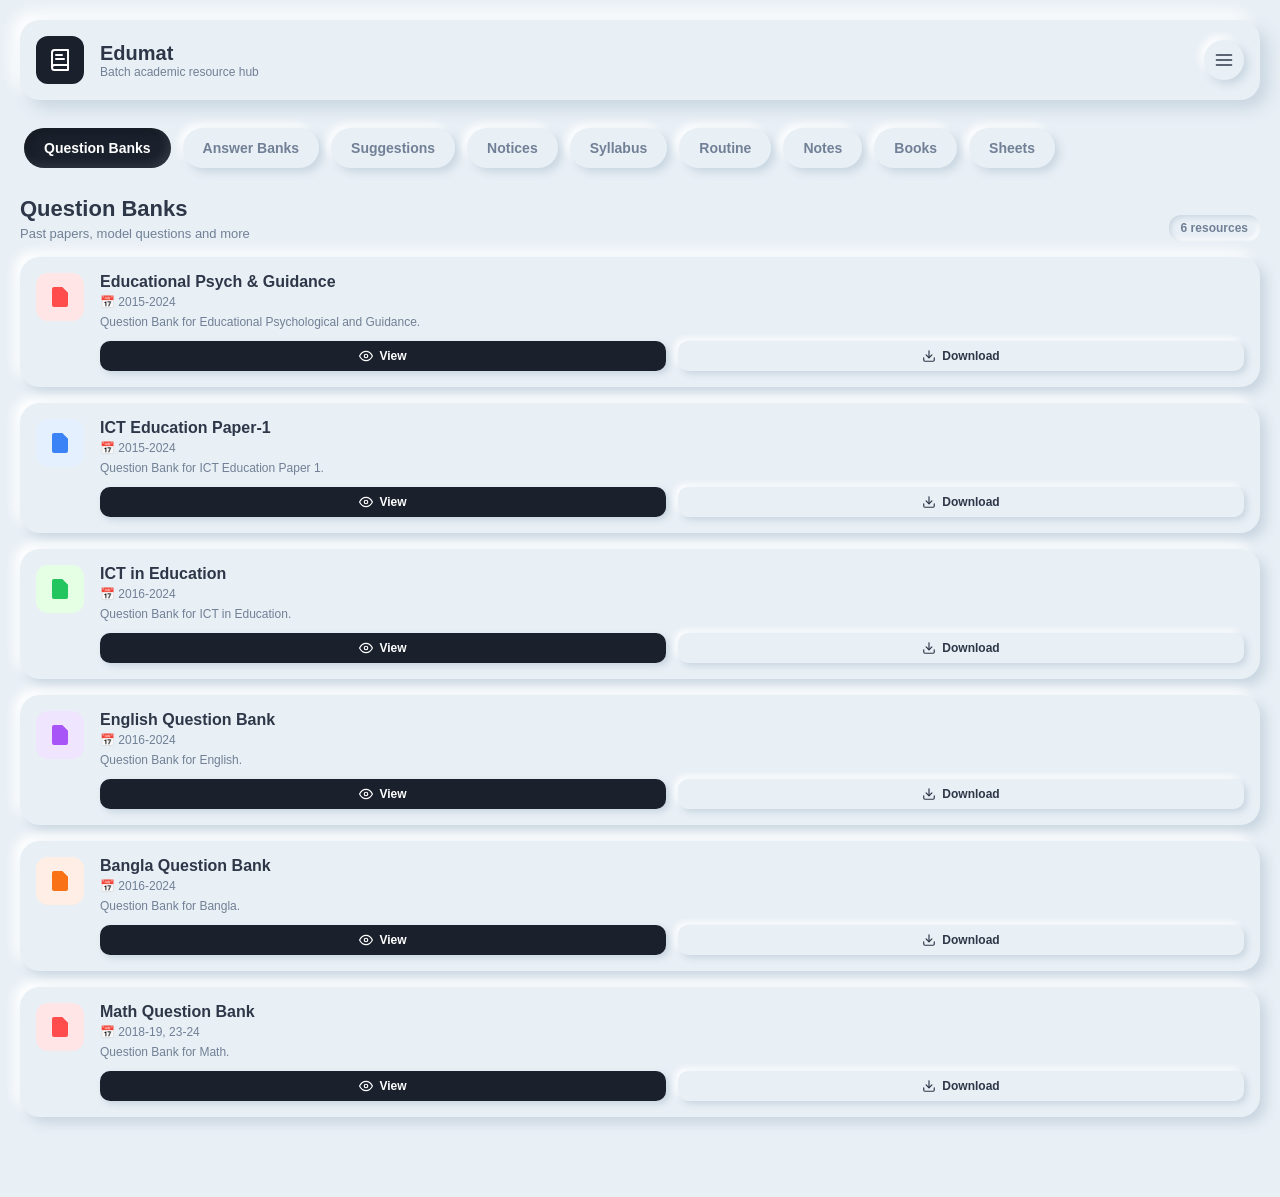
==== index.html @ 253317b3 "Update index.html" ====
<!DOCTYPE html>
<html lang="en">
<head>
<meta charset="UTF-8">
<meta name="viewport" content="width=device-width, initial-scale=1.0">
<title>Edumat - Resource Hub</title>
<style>
  :root {
    --bg-color: #e8eff5;
    --text-main: #2d3748;
    --text-muted: #718096;
    --shadow-light: #ffffff;
    --shadow-dark: #c8d5e0;
    --accent-dark: #1a202c;
    
    --icon-red: #ffe5e5;
    --icon-red-text: #ff4d4d;
    --icon-blue: #e5f0ff;
    --icon-blue-text: #3b82f6;
    --icon-green: #e5ffe5;
    --icon-green-text: #22c55e;
    --icon-purple: #f0e5ff;
    --icon-purple-text: #a855f7;
    --icon-orange: #ffeee5;
    --icon-orange-text: #f97316;
  }

  * {
    box-sizing: border-box;
    margin: 0;
    padding: 0;
    font-family: -apple-system, BlinkMacSystemFont, "Segoe UI", Roboto, Helvetica, Arial, sans-serif;
  }

  body {
    background-color: var(--bg-color);
    color: var(--text-main);
    min-height: 100vh;
    padding: 20px;
    padding-bottom: 80px;
  }

  /* Header */
  .header {
    display: flex;
    align-items: center;
    justify-content: space-between;
    margin-bottom: 24px;
    padding: 16px;
    border-radius: 20px;
    background: var(--bg-color);
    box-shadow: 8px 8px 16px var(--shadow-dark), -8px -8px 16px var(--shadow-light);
  }
  
  .header-left {
    display: flex;
    align-items: center;
    gap: 16px;
  }

  .logo-box {
    width: 48px;
    height: 48px;
    border-radius: 12px;
    background: var(--accent-dark);
    display: flex;
    align-items: center;
    justify-content: center;
    color: white;
  }

  .logo-box svg {
    width: 24px;
    height: 24px;
    fill: none;
    stroke: currentColor;
    stroke-width: 2;
  }

  .header-text h1 {
    font-size: 20px;
    font-weight: 700;
  }

  .header-text p {
    font-size: 12px;
    color: var(--text-muted);
  }

  .menu-btn {
    width: 40px;
    height: 40px;
    border-radius: 50%;
    border: none;
    background: var(--bg-color);
    box-shadow: 4px 4px 8px var(--shadow-dark), -4px -4px 8px var(--shadow-light);
    display: flex;
    align-items: center;
    justify-content: center;
    color: var(--text-main);
  }

  /* Static Wrap Tabs */
  .tabs-container {
    display: flex;
    flex-wrap: wrap;
    gap: 12px;
    margin-bottom: 24px;
    padding: 4px;
  }

  .tab {
    padding: 12px 20px;
    border-radius: 20px;
    font-size: 14px;
    font-weight: 600;
    color: var(--text-muted);
    border: none;
    background: var(--bg-color);
    box-shadow: 4px 4px 8px var(--shadow-dark), -4px -4px 8px var(--shadow-light);
    cursor: pointer;
    display: flex;
    align-items: center;
    gap: 8px;
    transition: all 0.2s ease;
  }

  .tab.active {
    background: var(--accent-dark);
    color: white;
    box-shadow: inset 4px 4px 8px rgba(0,0,0,0.2), inset -4px -4px 8px rgba(255,255,255,0.1);
  }

  /* Section Header */
  .section-header {
    display: flex;
    justify-content: space-between;
    align-items: flex-end;
    margin-bottom: 16px;
  }

  .section-title h2 {
    font-size: 22px;
    margin-bottom: 4px;
  }

  .section-title p {
    font-size: 13px;
    color: var(--text-muted);
  }

  .item-count {
    font-size: 12px;
    font-weight: 600;
    color: var(--text-muted);
    padding: 6px 12px;
    border-radius: 12px;
    background: var(--bg-color);
    box-shadow: inset 2px 2px 5px var(--shadow-dark), inset -2px -2px 5px var(--shadow-light);
  }

  /* Resource Cards */
  .resource-list {
    display: flex;
    flex-direction: column;
    gap: 16px;
  }

  .resource-card {
    padding: 16px;
    border-radius: 20px;
    background: var(--bg-color);
    box-shadow: 6px 6px 12px var(--shadow-dark), -6px -6px 12px var(--shadow-light);
    display: flex;
    gap: 16px;
    align-items: flex-start;
  }

  .file-icon {
    width: 48px;
    height: 48px;
    border-radius: 12px;
    display: flex;
    align-items: center;
    justify-content: center;
    flex-shrink: 0;
  }

  .file-icon svg {
    width: 24px;
    height: 24px;
    fill: currentColor;
  }

  .card-content {
    flex-grow: 1;
    min-width: 0;
  }

  .card-content h3 {
    font-size: 16px;
    margin-bottom: 4px;
    white-space: nowrap;
    overflow: hidden;
    text-overflow: ellipsis;
  }

  .card-meta {
    font-size: 12px;
    color: var(--text-muted);
    margin-bottom: 6px;
    display: flex;
    align-items: center;
    gap: 8px;
  }

  .card-desc {
    font-size: 12px;
    color: var(--text-muted);
    margin-bottom: 12px;
    display: -webkit-box;
    -webkit-line-clamp: 2;
    -webkit-box-orient: vertical;
    overflow: hidden;
  }

  .card-actions {
    display: flex;
    gap: 12px;
  }

  .btn {
    flex: 1;
    padding: 8px;
    border-radius: 10px;
    font-size: 12px;
    font-weight: 600;
    text-align: center;
    text-decoration: none;
    display: flex;
    align-items: center;
    justify-content: center;
    gap: 6px;
    border: none;
  }

  .btn-view {
    background: var(--accent-dark);
    color: white;
    box-shadow: 3px 3px 6px var(--shadow-dark);
  }

  .btn-download {
    background: var(--bg-color);
    color: var(--text-main);
    box-shadow: 3px 3px 6px var(--shadow-dark), -3px -3px 6px var(--shadow-light);
  }

  /* Icon Colors */
  .color-red { background: var(--icon-red); color: var(--icon-red-text); }
  .color-blue { background: var(--icon-blue); color: var(--icon-blue-text); }
  .color-green { background: var(--icon-green); color: var(--icon-green-text); }
  .color-purple { background: var(--icon-purple); color: var(--icon-purple-text); }
  .color-orange { background: var(--icon-orange); color: var(--icon-orange-text); }

</style>
</head>
<body>

  <div class="header">
    <div class="header-left">
      <div class="logo-box">
        <svg viewBox="0 0 24 24"><path d="M4 19.5v-15A2.5 2.5 0 0 1 6.5 2H20v20H6.5a2.5 2.5 0 0 1 0-5H20" stroke-linecap="round" stroke-linejoin="round"/><path d="M8 7h6M8 11h8" stroke-linecap="round" stroke-linejoin="round"/></svg>
      </div>
      <div class="header-text">
        <h1>Edumat</h1>
        <p>Batch academic resource hub</p>
      </div>
    </div>
    <button class="menu-btn">
      <svg width="20" height="20" viewBox="0 0 24 24" fill="none" stroke="currentColor" stroke-width="2" stroke-linecap="round" stroke-linejoin="round"><line x1="3" y1="12" x2="21" y2="12"></line><line x1="3" y1="6" x2="21" y2="6"></line><line x1="3" y1="18" x2="21" y2="18"></line></svg>
    </button>
  </div>

  <div class="tabs-container" id="tabs">
    <button class="tab active" data-category="qb">Question Banks</button>
    <button class="tab" data-category="ab">Answer Banks</button>
    <button class="tab" data-category="suggestions">Suggestions</button>
    <button class="tab" data-category="notices">Notices</button>
    <button class="tab" data-category="syllabus">Syllabus</button>
    <button class="tab" data-category="routine">Routine</button>
    <button class="tab" data-category="notes">Notes</button>
    <button class="tab" data-category="books">Books</button>
    <button class="tab" data-category="sheets">Sheets</button>
  </div>

  <div class="section-header">
    <div class="section-title">
      <h2 id="section-title">Question Banks</h2>
      <p id="section-subtitle">Past papers, model questions and more</p>
    </div>
    <div class="item-count" id="item-count">6 resources</div>
  </div>

  <div class="resource-list" id="resource-list">
    <!-- Items rendered by JS -->
  </div>

<script>
  const categoryData = {
    qb: {
      title: "Question Banks",
      subtitle: "Past papers, model questions and more",
      items: [
        { title: "Educational Psych & Guidance", year: "2015-2024", desc: "Question Bank for Educational Psychological and Guidance.", color: "color-red", fileId: "1sGChbXE_InRGD69u5LA6l8Ueo-7iWyes" },
        { title: "ICT Education Paper-1", year: "2015-2024", desc: "Question Bank for ICT Education Paper 1.", color: "color-blue", fileId: "1pp3DslWvl8T2qXeRKJWx1YGzBXMlwB3r" },
        { title: "ICT in Education", year: "2016-2024", desc: "Question Bank for ICT in Education.", color: "color-green", fileId: "15vcLA8Qk_2DaNiUM1SWdKckx0QwI1iBw" },
        { title: "English Question Bank", year: "2016-2024", desc: "Question Bank for English.", color: "color-purple", fileId: "1L9lyFvxDBIbHJMn-7aE-UrFjvsDwT7jM" },
        { title: "Bangla Question Bank", year: "2016-2024", desc: "Question Bank for Bangla.", color: "color-orange", fileId: "1R4PHNfb8qeZO4aLENaIkm7GEe-0_XYnl" },
        { title: "Math Question Bank", year: "2018-19, 23-24", desc: "Question Bank for Math.", color: "color-red", fileId: "1fvR6B8dneqgExUGbejylJ7w9RAXJCdhO" }
      ]
    },
    ab: { title: "Answer Banks", subtitle: "Solved past papers and exercises", items: [] },
    suggestions: { title: "Suggestions", subtitle: "Exam focus topics and shortlists", items: [] },
    notices: { title: "Notices", subtitle: "Important announcements and dates", items: [] },
    syllabus: { title: "Syllabus", subtitle: "Course outlines and modules", items: [] },
    routine: { 
      title: "Routine", 
      subtitle: "Class schedules and timings", 
      items: [
        {
          title: "Full Class Routine",
          year: "2023-2024",
          desc: "Govt. Teachers' Training College, Sylhet class routine (Landscape View).",
          color: "color-blue",
          isLocal: true,
          localUrl: "Class routine.html"
        }
      ] 
    },
    notes: { title: "Notes", subtitle: "Lecture notes and summaries", items: [] },
    books: { title: "Books", subtitle: "Reference materials and textbooks", items: [] },
    sheets: { title: "Sheets", subtitle: "Practice sheets and worksheets", items: [] }
  };

  const svgPdf = `<svg xmlns="http://www.w3.org/2000/svg" viewBox="0 0 24 24"><path d="M14 2H6a2 2 0 0 0-2 2v16a2 2 0 0 0 2 2h12a2 2 0 0 0 2-2V8z"></path><polyline points="14 2 14 8 20 8"></polyline><line x1="16" y1="13" x2="8" y2="13"></line><line x1="16" y1="17" x2="8" y2="17"></line><polyline points="10 9 9 9 8 9"></polyline></svg>`;
  const svgEye = `<svg xmlns="http://www.w3.org/2000/svg" width="14" height="14" viewBox="0 0 24 24" fill="none" stroke="currentColor" stroke-width="2" stroke-linecap="round" stroke-linejoin="round"><path d="M1 12s4-8 11-8 11 8 11 8-4 8-11 8-11-8-11-8z"></path><circle cx="12" cy="12" r="3"></circle></svg>`;
  const svgDownload = `<svg xmlns="http://www.w3.org/2000/svg" width="14" height="14" viewBox="0 0 24 24" fill="none" stroke="currentColor" stroke-width="2" stroke-linecap="round" stroke-linejoin="round"><path d="M21 15v4a2 2 0 0 1-2 2H5a2 2 0 0 1-2-2v-4"></path><polyline points="7 10 12 15 17 10"></polyline><line x1="12" y1="15" x2="12" y2="3"></line></svg>`;

  function renderList(category) {
    const data = categoryData[category];
    document.getElementById('section-title').textContent = data.title;
    document.getElementById('section-subtitle').textContent = data.subtitle;
    document.getElementById('item-count').textContent = `${data.items.length} resources`;
    
    const container = document.getElementById('resource-list');
    container.innerHTML = '';

    if(data.items.length === 0) {
      container.innerHTML = `<p style="text-align:center; color: var(--text-muted); padding: 20px;">No resources uploaded yet.</p>`;
      return;
    }

    data.items.forEach(item => {
      let actionsHtml = '';
      
      if (item.isLocal) {
        actionsHtml = `<a href="${item.localUrl}" class="btn btn-view" style="flex: 100%;">${svgEye} Open Routine Page</a>`;
      } else {
        const viewUrl = `https://drive.google.com/file/d/${item.fileId}/view`;
        const dlUrl = `https://drive.google.com/uc?export=download&id=${item.fileId}`;
        actionsHtml = `
          <a href="${viewUrl}" target="_blank" class="btn btn-view">${svgEye} View</a>
          <a href="${dlUrl}" class="btn btn-download">${svgDownload} Download</a>
        `;
      }

      const card = document.createElement('div');
      card.className = 'resource-card';
      card.innerHTML = `
        <div class="file-icon ${item.color}">${svgPdf}</div>
        <div class="card-content">
          <h3>${item.title}</h3>
          <div class="card-meta">
            <span>📅 ${item.year}</span>
          </div>
          <div class="card-desc">${item.desc}</div>
          <div class="card-actions">
            ${actionsHtml}
          </div>
        </div>
      `;
      container.appendChild(card);
    });
  }

  document.querySelectorAll('.tab').forEach(tab => {
    tab.addEventListener('click', (e) => {
      document.querySelectorAll('.tab').forEach(t => t.classList.remove('active'));
      e.target.classList.add('active');
      renderList(e.target.dataset.category);
    });
  });

  // Initial render
  renderList('qb');
</script>
</body>
</html>
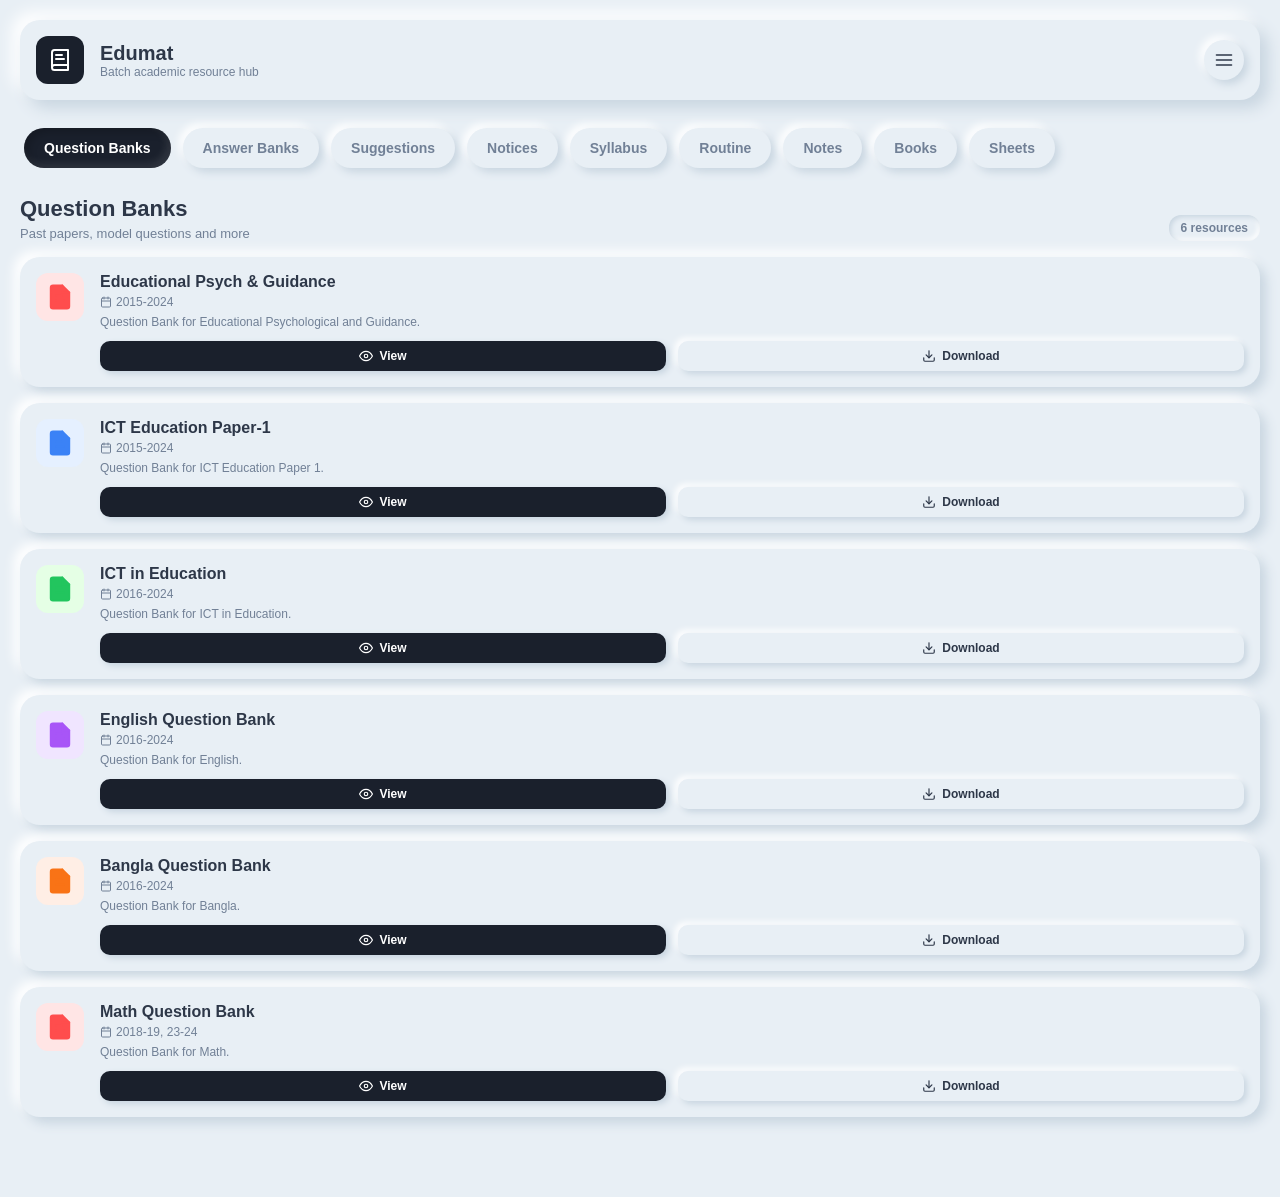
==== commit 878474d5: "Update index.html" ====
--- a/index.html
+++ b/index.html
@@ -324,26 +324,24 @@
     suggestions: { title: "Suggestions", subtitle: "Exam focus topics and shortlists", items: [] },
     notices: { title: "Notices", subtitle: "Important announcements and dates", items: [] },
     syllabus: { title: "Syllabus", subtitle: "Course outlines and modules", items: [] },
-    routine: { 
-      title: "Routine", 
-      subtitle: "Class schedules and timings", 
-      items: [
-        {
-          title: "Full Class Routine",
-          year: "2023-2024",
-          desc: "Govt. Teachers' Training College, Sylhet class routine (Landscape View).",
-          color: "color-blue",
-          isLocal: true,
-          localUrl: "Class routine.html"
-        }
-      ] 
-    },
+    routine: { title: "Routine", subtitle: "Class schedules and timings", items: [] },
     notes: { title: "Notes", subtitle: "Lecture notes and summaries", items: [] },
     books: { title: "Books", subtitle: "Reference materials and textbooks", items: [] },
     sheets: { title: "Sheets", subtitle: "Practice sheets and worksheets", items: [] }
   };
 
-  const svgPdf = `<svg xmlns="http://www.w3.org/2000/svg" viewBox="0 0 24 24"><path d="M14 2H6a2 2 0 0 0-2 2v16a2 2 0 0 0 2 2h12a2 2 0 0 0 2-2V8z"></path><polyline points="14 2 14 8 20 8"></polyline><line x1="16" y1="13" x2="8" y2="13"></line><line x1="16" y1="17" x2="8" y2="17"></line><polyline points="10 9 9 9 8 9"></polyline></svg>`;
+  // Premium Dual-Tone File Icon
+  const svgPremiumFile = `<svg xmlns="http://www.w3.org/2000/svg" viewBox="0 0 24 24" fill="none" stroke="currentColor" stroke-width="1.5" stroke-linecap="round" stroke-linejoin="round" style="width:28px; height:28px;">
+    <path d="M14 2H6a2 2 0 0 0-2 2v16a2 2 0 0 0 2 2h12a2 2 0 0 0 2-2V8z" fill="currentColor" fill-opacity="0.15" stroke="none"></path>
+    <path d="M14 2H6a2 2 0 0 0-2 2v16a2 2 0 0 0 2 2h12a2 2 0 0 0 2-2V8z"></path>
+    <polyline points="14 2 14 8 20 8"></polyline>
+    <line x1="9" y1="15" x2="15" y2="15" stroke-width="2"></line>
+    <line x1="9" y1="11" x2="13" y2="11" stroke-width="2" stroke-opacity="0.4"></line>
+  </svg>`;
+  
+  // Clean Calendar Icon
+  const svgCalendar = `<svg xmlns="http://www.w3.org/2000/svg" width="12" height="12" viewBox="0 0 24 24" fill="none" stroke="currentColor" stroke-width="2" stroke-linecap="round" stroke-linejoin="round" style="margin-right:4px; vertical-align:-2px;"><rect x="3" y="4" width="18" height="18" rx="2" ry="2"></rect><line x1="16" y1="2" x2="16" y2="6"></line><line x1="8" y1="2" x2="8" y2="6"></line><line x1="3" y1="10" x2="21" y2="10"></line></svg>`;
+
   const svgEye = `<svg xmlns="http://www.w3.org/2000/svg" width="14" height="14" viewBox="0 0 24 24" fill="none" stroke="currentColor" stroke-width="2" stroke-linecap="round" stroke-linejoin="round"><path d="M1 12s4-8 11-8 11 8 11 8-4 8-11 8-11-8-11-8z"></path><circle cx="12" cy="12" r="3"></circle></svg>`;
   const svgDownload = `<svg xmlns="http://www.w3.org/2000/svg" width="14" height="14" viewBox="0 0 24 24" fill="none" stroke="currentColor" stroke-width="2" stroke-linecap="round" stroke-linejoin="round"><path d="M21 15v4a2 2 0 0 1-2 2H5a2 2 0 0 1-2-2v-4"></path><polyline points="7 10 12 15 17 10"></polyline><line x1="12" y1="15" x2="12" y2="3"></line></svg>`;
 
@@ -362,27 +360,22 @@
     }
 
     data.items.forEach(item => {
-      let actionsHtml = '';
+      const viewUrl = `https://drive.google.com/file/d/${item.fileId}/view`;
+      const dlUrl = `https://drive.google.com/uc?export=download&id=${item.fileId}`;
       
-      if (item.isLocal) {
-        actionsHtml = `<a href="${item.localUrl}" class="btn btn-view" style="flex: 100%;">${svgEye} Open Routine Page</a>`;
-      } else {
-        const viewUrl = `https://drive.google.com/file/d/${item.fileId}/view`;
-        const dlUrl = `https://drive.google.com/uc?export=download&id=${item.fileId}`;
-        actionsHtml = `
-          <a href="${viewUrl}" target="_blank" class="btn btn-view">${svgEye} View</a>
-          <a href="${dlUrl}" class="btn btn-download">${svgDownload} Download</a>
-        `;
-      }
+      const actionsHtml = `
+        <a href="${viewUrl}" target="_blank" class="btn btn-view">${svgEye} View</a>
+        <a href="${dlUrl}" target="_blank" class="btn btn-download">${svgDownload} Download</a>
+      `;
 
       const card = document.createElement('div');
       card.className = 'resource-card';
       card.innerHTML = `
-        <div class="file-icon ${item.color}">${svgPdf}</div>
+        <div class="file-icon ${item.color}">${svgPremiumFile}</div>
         <div class="card-content">
           <h3>${item.title}</h3>
           <div class="card-meta">
-            <span>📅 ${item.year}</span>
+            <span>${svgCalendar}${item.year}</span>
           </div>
           <div class="card-desc">${item.desc}</div>
           <div class="card-actions">
@@ -396,14 +389,22 @@
 
   document.querySelectorAll('.tab').forEach(tab => {
     tab.addEventListener('click', (e) => {
+      const category = e.target.dataset.category;
+      
+      if (category === 'routine') {
+        window.location.href = 'Class routine.html';
+        return;
+      }
+
       document.querySelectorAll('.tab').forEach(t => t.classList.remove('active'));
       e.target.classList.add('active');
-      renderList(e.target.dataset.category);
+      renderList(category);
     });
   });
 
   // Initial render
   renderList('qb');
 </script>
+
 </body>
 </html>
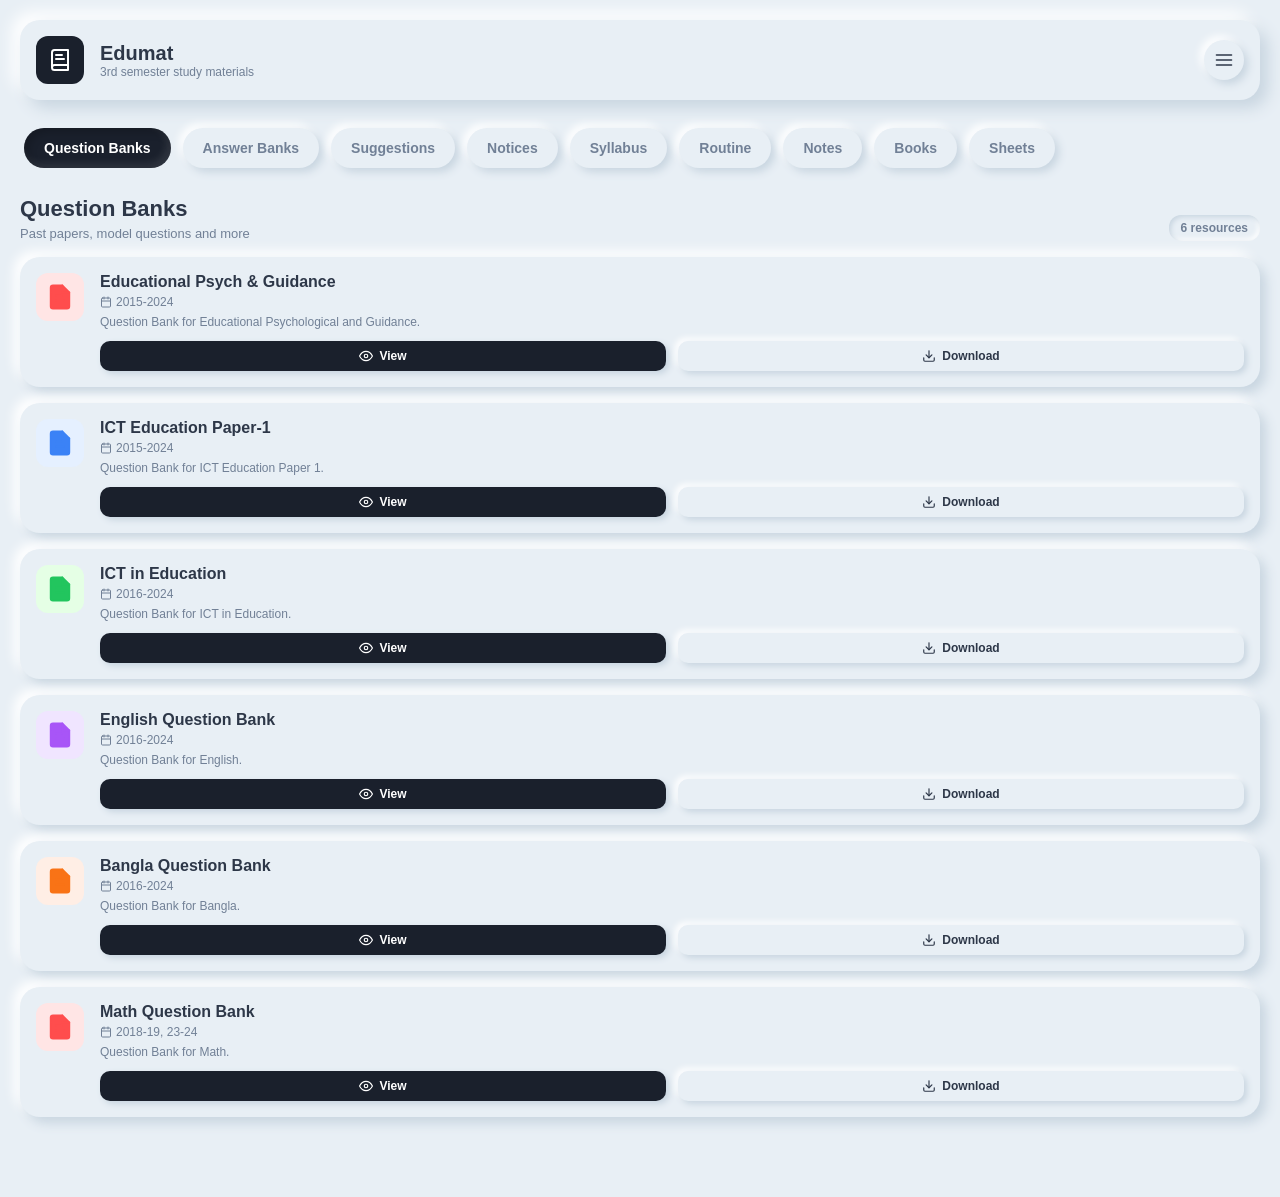
==== commit 227fa7cc: "Update index.html" ====
--- a/index.html
+++ b/index.html
@@ -274,7 +274,7 @@
       </div>
       <div class="header-text">
         <h1>Edumat</h1>
-        <p>Batch academic resource hub</p>
+        <p>3rd semester study materials</p>
       </div>
     </div>
     <button class="menu-btn">
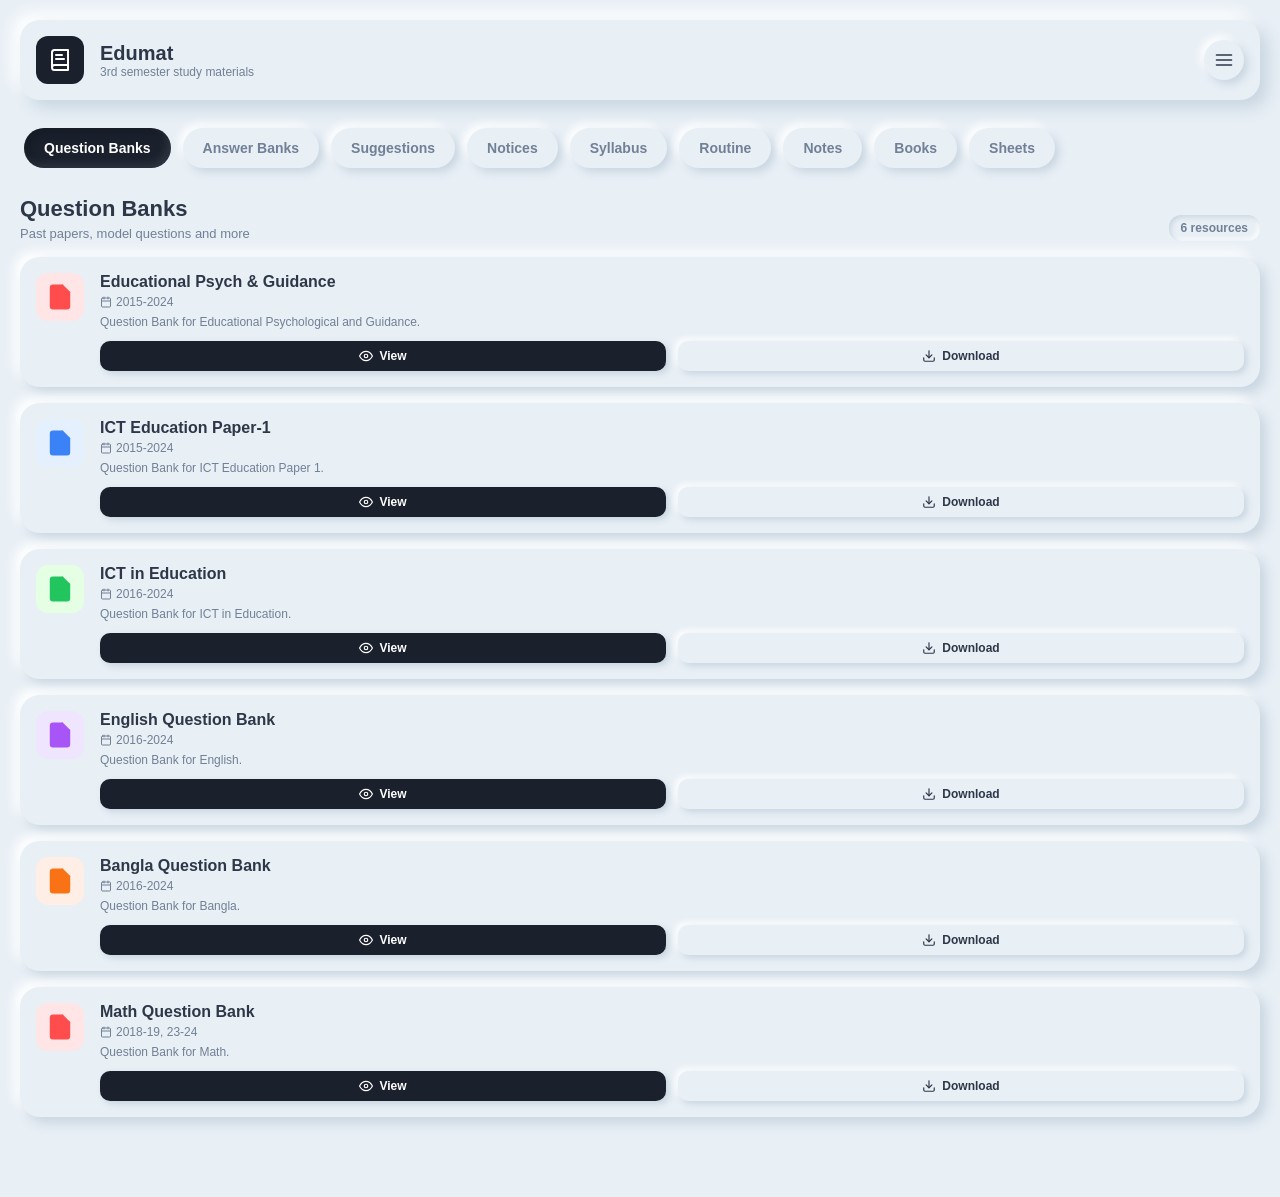
==== commit ebfd65d8: "Update index.html" ====
--- a/index.html
+++ b/index.html
@@ -325,20 +325,35 @@
     notices: { title: "Notices", subtitle: "Important announcements and dates", items: [] },
     syllabus: { title: "Syllabus", subtitle: "Course outlines and modules", items: [] },
     routine: { title: "Routine", subtitle: "Class schedules and timings", items: [] },
-    notes: { title: "Notes", subtitle: "Lecture notes and summaries", items: [] },
+        notes: { 
+      title: "Notes", 
+      subtitle: "Lecture notes and summaries", 
+      items: [
+        {
+          title: "ICT Education Paper 1 Note",
+          year: "2026",
+          desc: "আইসিটি বেসিক, ইনপুট-আউটপুট, RAM/ROM এবং কম্পিউটারের শ্রেণিবিভাগ নিয়ে সম্পূর্ণ নোট।",
+          color: "color-blue",
+          isLocal: true,
+          localUrl: "ict-note.html"
+        }
+      ] 
+    },
+
     books: { title: "Books", subtitle: "Reference materials and textbooks", items: [] },
     sheets: { title: "Sheets", subtitle: "Practice sheets and worksheets", items: [] }
   };
 
   // Premium Dual-Tone File Icon
-  const svgPremiumFile = `<svg xmlns="http://www.w3.org/2000/svg" viewBox="0 0 24 24" fill="none" stroke="currentColor" stroke-width="1.5" stroke-linecap="round" stroke-linejoin="round" style="width:28px; height:28px;">
-    <path d="M14 2H6a2 2 0 0 0-2 2v16a2 2 0 0 0 2 2h12a2 2 0 0 0 2-2V8z" fill="currentColor" fill-opacity="0.15" stroke="none"></path>
+    const svgPremiumFile = `<svg xmlns="http://www.w3.org/2000/svg" viewBox="0 0 24 24" fill="none" stroke="currentColor" stroke-width="1.5" stroke-linecap="round" stroke-linejoin="round" style="width:28px; height:28px;">
+    <path d="M14 2H6a2 2 0 0 0-2 2v16a2 2 0 0 0 2 2h12a2 2 0 0 0 2-2V8z" fill="currentColor" fill-opacity="0.12" stroke="none"></path>
     <path d="M14 2H6a2 2 0 0 0-2 2v16a2 2 0 0 0 2 2h12a2 2 0 0 0 2-2V8z"></path>
     <polyline points="14 2 14 8 20 8"></polyline>
-    <line x1="9" y1="15" x2="15" y2="15" stroke-width="2"></line>
-    <line x1="9" y1="11" x2="13" y2="11" stroke-width="2" stroke-opacity="0.4"></line>
+    <line x1="8" y1="13" x2="16" y2="13"></line>
+    <line x1="8" y1="17" x2="16" y2="17"></line>
+    <line x1="8" y1="9" x2="11" y2="9"></line>
   </svg>`;
-  
+
   // Clean Calendar Icon
   const svgCalendar = `<svg xmlns="http://www.w3.org/2000/svg" width="12" height="12" viewBox="0 0 24 24" fill="none" stroke="currentColor" stroke-width="2" stroke-linecap="round" stroke-linejoin="round" style="margin-right:4px; vertical-align:-2px;"><rect x="3" y="4" width="18" height="18" rx="2" ry="2"></rect><line x1="16" y1="2" x2="16" y2="6"></line><line x1="8" y1="2" x2="8" y2="6"></line><line x1="3" y1="10" x2="21" y2="10"></line></svg>`;
 
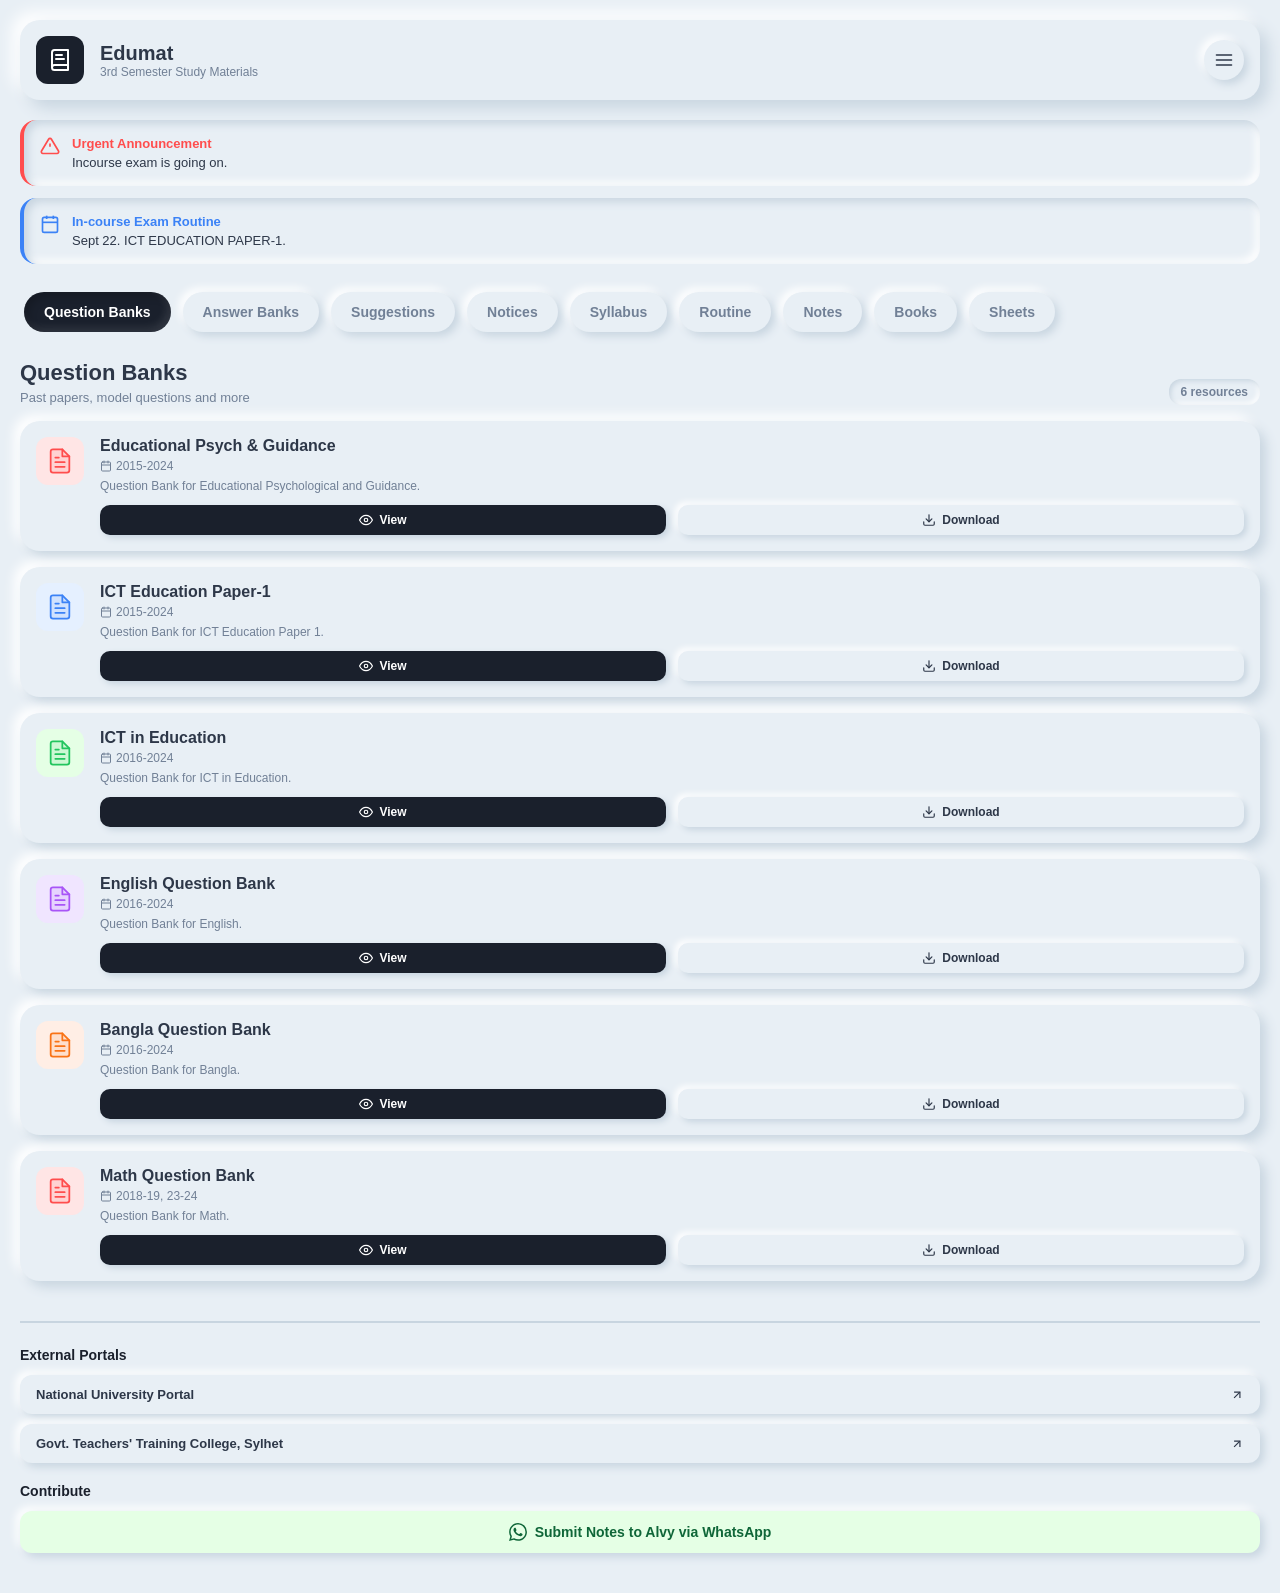
==== commit 326ea495: "Update index.html" ====
--- a/index.html
+++ b/index.html
@@ -4,266 +4,7 @@
 <meta charset="UTF-8">
 <meta name="viewport" content="width=device-width, initial-scale=1.0">
 <title>Edumat - Resource Hub</title>
-<style>
-  :root {
-    --bg-color: #e8eff5;
-    --text-main: #2d3748;
-    --text-muted: #718096;
-    --shadow-light: #ffffff;
-    --shadow-dark: #c8d5e0;
-    --accent-dark: #1a202c;
-    
-    --icon-red: #ffe5e5;
-    --icon-red-text: #ff4d4d;
-    --icon-blue: #e5f0ff;
-    --icon-blue-text: #3b82f6;
-    --icon-green: #e5ffe5;
-    --icon-green-text: #22c55e;
-    --icon-purple: #f0e5ff;
-    --icon-purple-text: #a855f7;
-    --icon-orange: #ffeee5;
-    --icon-orange-text: #f97316;
-  }
-
-  * {
-    box-sizing: border-box;
-    margin: 0;
-    padding: 0;
-    font-family: -apple-system, BlinkMacSystemFont, "Segoe UI", Roboto, Helvetica, Arial, sans-serif;
-  }
-
-  body {
-    background-color: var(--bg-color);
-    color: var(--text-main);
-    min-height: 100vh;
-    padding: 20px;
-    padding-bottom: 80px;
-  }
-
-  /* Header */
-  .header {
-    display: flex;
-    align-items: center;
-    justify-content: space-between;
-    margin-bottom: 24px;
-    padding: 16px;
-    border-radius: 20px;
-    background: var(--bg-color);
-    box-shadow: 8px 8px 16px var(--shadow-dark), -8px -8px 16px var(--shadow-light);
-  }
-  
-  .header-left {
-    display: flex;
-    align-items: center;
-    gap: 16px;
-  }
-
-  .logo-box {
-    width: 48px;
-    height: 48px;
-    border-radius: 12px;
-    background: var(--accent-dark);
-    display: flex;
-    align-items: center;
-    justify-content: center;
-    color: white;
-  }
-
-  .logo-box svg {
-    width: 24px;
-    height: 24px;
-    fill: none;
-    stroke: currentColor;
-    stroke-width: 2;
-  }
-
-  .header-text h1 {
-    font-size: 20px;
-    font-weight: 700;
-  }
-
-  .header-text p {
-    font-size: 12px;
-    color: var(--text-muted);
-  }
-
-  .menu-btn {
-    width: 40px;
-    height: 40px;
-    border-radius: 50%;
-    border: none;
-    background: var(--bg-color);
-    box-shadow: 4px 4px 8px var(--shadow-dark), -4px -4px 8px var(--shadow-light);
-    display: flex;
-    align-items: center;
-    justify-content: center;
-    color: var(--text-main);
-  }
-
-  /* Static Wrap Tabs */
-  .tabs-container {
-    display: flex;
-    flex-wrap: wrap;
-    gap: 12px;
-    margin-bottom: 24px;
-    padding: 4px;
-  }
-
-  .tab {
-    padding: 12px 20px;
-    border-radius: 20px;
-    font-size: 14px;
-    font-weight: 600;
-    color: var(--text-muted);
-    border: none;
-    background: var(--bg-color);
-    box-shadow: 4px 4px 8px var(--shadow-dark), -4px -4px 8px var(--shadow-light);
-    cursor: pointer;
-    display: flex;
-    align-items: center;
-    gap: 8px;
-    transition: all 0.2s ease;
-  }
-
-  .tab.active {
-    background: var(--accent-dark);
-    color: white;
-    box-shadow: inset 4px 4px 8px rgba(0,0,0,0.2), inset -4px -4px 8px rgba(255,255,255,0.1);
-  }
-
-  /* Section Header */
-  .section-header {
-    display: flex;
-    justify-content: space-between;
-    align-items: flex-end;
-    margin-bottom: 16px;
-  }
-
-  .section-title h2 {
-    font-size: 22px;
-    margin-bottom: 4px;
-  }
-
-  .section-title p {
-    font-size: 13px;
-    color: var(--text-muted);
-  }
-
-  .item-count {
-    font-size: 12px;
-    font-weight: 600;
-    color: var(--text-muted);
-    padding: 6px 12px;
-    border-radius: 12px;
-    background: var(--bg-color);
-    box-shadow: inset 2px 2px 5px var(--shadow-dark), inset -2px -2px 5px var(--shadow-light);
-  }
-
-  /* Resource Cards */
-  .resource-list {
-    display: flex;
-    flex-direction: column;
-    gap: 16px;
-  }
-
-  .resource-card {
-    padding: 16px;
-    border-radius: 20px;
-    background: var(--bg-color);
-    box-shadow: 6px 6px 12px var(--shadow-dark), -6px -6px 12px var(--shadow-light);
-    display: flex;
-    gap: 16px;
-    align-items: flex-start;
-  }
-
-  .file-icon {
-    width: 48px;
-    height: 48px;
-    border-radius: 12px;
-    display: flex;
-    align-items: center;
-    justify-content: center;
-    flex-shrink: 0;
-  }
-
-  .file-icon svg {
-    width: 24px;
-    height: 24px;
-    fill: currentColor;
-  }
-
-  .card-content {
-    flex-grow: 1;
-    min-width: 0;
-  }
-
-  .card-content h3 {
-    font-size: 16px;
-    margin-bottom: 4px;
-    white-space: nowrap;
-    overflow: hidden;
-    text-overflow: ellipsis;
-  }
-
-  .card-meta {
-    font-size: 12px;
-    color: var(--text-muted);
-    margin-bottom: 6px;
-    display: flex;
-    align-items: center;
-    gap: 8px;
-  }
-
-  .card-desc {
-    font-size: 12px;
-    color: var(--text-muted);
-    margin-bottom: 12px;
-    display: -webkit-box;
-    -webkit-line-clamp: 2;
-    -webkit-box-orient: vertical;
-    overflow: hidden;
-  }
-
-  .card-actions {
-    display: flex;
-    gap: 12px;
-  }
-
-  .btn {
-    flex: 1;
-    padding: 8px;
-    border-radius: 10px;
-    font-size: 12px;
-    font-weight: 600;
-    text-align: center;
-    text-decoration: none;
-    display: flex;
-    align-items: center;
-    justify-content: center;
-    gap: 6px;
-    border: none;
-  }
-
-  .btn-view {
-    background: var(--accent-dark);
-    color: white;
-    box-shadow: 3px 3px 6px var(--shadow-dark);
-  }
-
-  .btn-download {
-    background: var(--bg-color);
-    color: var(--text-main);
-    box-shadow: 3px 3px 6px var(--shadow-dark), -3px -3px 6px var(--shadow-light);
-  }
-
-  /* Icon Colors */
-  .color-red { background: var(--icon-red); color: var(--icon-red-text); }
-  .color-blue { background: var(--icon-blue); color: var(--icon-blue-text); }
-  .color-green { background: var(--icon-green); color: var(--icon-green-text); }
-  .color-purple { background: var(--icon-purple); color: var(--icon-purple-text); }
-  .color-orange { background: var(--icon-orange); color: var(--icon-orange-text); }
-
-</style>
+<link rel="stylesheet" href="style.css">
 </head>
 <body>
 
@@ -274,12 +15,30 @@
       </div>
       <div class="header-text">
         <h1>Edumat</h1>
-        <p>3rd semester study materials</p>
+        <p>3rd Semester Study Materials</p>
       </div>
     </div>
     <button class="menu-btn">
       <svg width="20" height="20" viewBox="0 0 24 24" fill="none" stroke="currentColor" stroke-width="2" stroke-linecap="round" stroke-linejoin="round"><line x1="3" y1="12" x2="21" y2="12"></line><line x1="3" y1="6" x2="21" y2="6"></line><line x1="3" y1="18" x2="21" y2="18"></line></svg>
     </button>
+  </div>
+
+  <div class="alerts-container">
+    <div class="alert-box alert-urgent">
+      <svg class="alert-icon" style="color: var(--icon-red-text);" viewBox="0 0 24 24" fill="none" stroke="currentColor" stroke-width="2"><path d="M10.29 3.86L1.82 18a2 2 0 0 0 1.71 3h16.94a2 2 0 0 0 1.71-3L13.71 3.86a2 2 0 0 0-3.42 0z"></path><line x1="12" y1="9" x2="12" y2="13"></line><line x1="12" y1="17" x2="12.01" y2="17"></line></svg>
+      <div>
+        <strong style="color: var(--icon-red-text); display: block; margin-bottom: 4px;">Urgent Announcement</strong>
+        Incourse exam is going on.
+      </div>
+    </div>
+    
+    <div class="alert-box alert-exam">
+      <svg class="alert-icon" style="color: var(--icon-blue-text);" viewBox="0 0 24 24" fill="none" stroke="currentColor" stroke-width="2"><rect x="3" y="4" width="18" height="18" rx="2" ry="2"></rect><line x1="16" y1="2" x2="16" y2="6"></line><line x1="8" y1="2" x2="8" y2="6"></line><line x1="3" y1="10" x2="21" y2="10"></line></svg>
+      <div>
+        <strong style="color: var(--icon-blue-text); display: block; margin-bottom: 4px;">In-course Exam Routine</strong>
+        Sept 22. ICT EDUCATION PAPER-1. 
+      </div>
+    </div>
   </div>
 
   <div class="tabs-container" id="tabs">
@@ -306,120 +65,31 @@
     <!-- Items rendered by JS -->
   </div>
 
-<script>
-  const categoryData = {
-    qb: {
-      title: "Question Banks",
-      subtitle: "Past papers, model questions and more",
-      items: [
-        { title: "Educational Psych & Guidance", year: "2015-2024", desc: "Question Bank for Educational Psychological and Guidance.", color: "color-red", fileId: "1sGChbXE_InRGD69u5LA6l8Ueo-7iWyes" },
-        { title: "ICT Education Paper-1", year: "2015-2024", desc: "Question Bank for ICT Education Paper 1.", color: "color-blue", fileId: "1pp3DslWvl8T2qXeRKJWx1YGzBXMlwB3r" },
-        { title: "ICT in Education", year: "2016-2024", desc: "Question Bank for ICT in Education.", color: "color-green", fileId: "15vcLA8Qk_2DaNiUM1SWdKckx0QwI1iBw" },
-        { title: "English Question Bank", year: "2016-2024", desc: "Question Bank for English.", color: "color-purple", fileId: "1L9lyFvxDBIbHJMn-7aE-UrFjvsDwT7jM" },
-        { title: "Bangla Question Bank", year: "2016-2024", desc: "Question Bank for Bangla.", color: "color-orange", fileId: "1R4PHNfb8qeZO4aLENaIkm7GEe-0_XYnl" },
-        { title: "Math Question Bank", year: "2018-19, 23-24", desc: "Question Bank for Math.", color: "color-red", fileId: "1fvR6B8dneqgExUGbejylJ7w9RAXJCdhO" }
-      ]
-    },
-    ab: { title: "Answer Banks", subtitle: "Solved past papers and exercises", items: [] },
-    suggestions: { title: "Suggestions", subtitle: "Exam focus topics and shortlists", items: [] },
-    notices: { title: "Notices", subtitle: "Important announcements and dates", items: [] },
-    syllabus: { title: "Syllabus", subtitle: "Course outlines and modules", items: [] },
-    routine: { title: "Routine", subtitle: "Class schedules and timings", items: [] },
-        notes: { 
-      title: "Notes", 
-      subtitle: "Lecture notes and summaries", 
-      items: [
-        {
-          title: "ICT Education Paper 1 Note",
-          year: "2026",
-          desc: "আইসিটি বেসিক, ইনপুট-আউটপুট, RAM/ROM এবং কম্পিউটারের শ্রেণিবিভাগ নিয়ে সম্পূর্ণ নোট।",
-          color: "color-blue",
-          isLocal: true,
-          localUrl: "ict-note.html"
-        }
-      ] 
-    },
+  <div class="site-footer">
+    <div class="footer-section">
+      <h3>External Portals</h3>
+      <div class="footer-links">
+        <a href="http://www.nu.ac.bd/" target="_blank" class="footer-link">
+          National University Portal
+          <svg width="14" height="14" viewBox="0 0 24 24" fill="none" stroke="currentColor" stroke-width="2"><line x1="7" y1="17" x2="17" y2="7"></line><polyline points="7 7 17 7 17 17"></polyline></svg>
+        </a>
+        <a href="http://www.ttcsylhet.gov.bd/" target="_blank" class="footer-link">
+          Govt. Teachers' Training College, Sylhet
+          <svg width="14" height="14" viewBox="0 0 24 24" fill="none" stroke="currentColor" stroke-width="2"><line x1="7" y1="17" x2="17" y2="7"></line><polyline points="7 7 17 7 17 17"></polyline></svg>
+        </a>
+      </div>
+    </div>
+    
+    <div class="footer-section">
+      <h3>Contribute</h3>
+      <!-- EDIT YOUR PHONE NUMBER HERE -->
+      <a href="https://wa.me/8801989193680?text=Hi%20Alvy,%20I%20have%20a%20note%20to%20submit%20for%20Edumat." target="_blank" class="whatsapp-btn">
+        <svg width="18" height="18" viewBox="0 0 24 24" fill="currentColor"><path d="M17.472 14.382c-.297-.149-1.758-.867-2.03-.967-.273-.099-.471-.148-.67.15-.197.297-.767.966-.94 1.164-.173.199-.347.223-.644.075-.297-.15-1.255-.463-2.39-1.475-.883-.788-1.48-1.761-1.653-2.059-.173-.297-.018-.458.13-.606.134-.133.298-.347.446-.52.149-.174.198-.298.298-.497.099-.198.05-.371-.025-.52-.075-.149-.669-1.612-.916-2.207-.242-.579-.487-.5-.669-.51-.173-.008-.371-.01-.57-.01-.198 0-.52.074-.792.372-.272.297-1.04 1.016-1.04 2.479 0 1.462 1.065 2.875 1.213 3.074.149.198 2.096 3.2 5.077 4.487.709.306 1.262.489 1.694.625.712.227 1.36.195 1.871.118.571-.085 1.758-.719 2.006-1.413.248-.694.248-1.289.173-1.413-.074-.124-.272-.198-.57-.347m-5.421 7.403h-.004a9.87 9.87 0 01-5.031-1.378l-.361-.214-3.741.982.998-3.648-.235-.374a9.86 9.86 0 01-1.51-5.26c.001-5.45 4.436-9.884 9.888-9.884 2.64 0 5.122 1.03 6.988 2.898a9.825 9.825 0 012.893 6.994c-.003 5.45-4.437 9.884-9.885 9.884m8.413-18.297A11.815 11.815 0 0012.05 0C5.495 0 .16 5.335.157 11.892c0 2.096.547 4.142 1.588 5.945L.057 24l6.305-1.654a11.882 11.882 0 005.683 1.448h.005c6.554 0 11.89-5.335 11.893-11.893a11.821 11.821 0 00-3.48-8.413z"/></svg>
+        Submit Notes to Alvy via WhatsApp
+      </a>
+    </div>
+  </div>
 
-    books: { title: "Books", subtitle: "Reference materials and textbooks", items: [] },
-    sheets: { title: "Sheets", subtitle: "Practice sheets and worksheets", items: [] }
-  };
-
-  // Premium Dual-Tone File Icon
-    const svgPremiumFile = `<svg xmlns="http://www.w3.org/2000/svg" viewBox="0 0 24 24" fill="none" stroke="currentColor" stroke-width="1.5" stroke-linecap="round" stroke-linejoin="round" style="width:28px; height:28px;">
-    <path d="M14 2H6a2 2 0 0 0-2 2v16a2 2 0 0 0 2 2h12a2 2 0 0 0 2-2V8z" fill="currentColor" fill-opacity="0.12" stroke="none"></path>
-    <path d="M14 2H6a2 2 0 0 0-2 2v16a2 2 0 0 0 2 2h12a2 2 0 0 0 2-2V8z"></path>
-    <polyline points="14 2 14 8 20 8"></polyline>
-    <line x1="8" y1="13" x2="16" y2="13"></line>
-    <line x1="8" y1="17" x2="16" y2="17"></line>
-    <line x1="8" y1="9" x2="11" y2="9"></line>
-  </svg>`;
-
-  // Clean Calendar Icon
-  const svgCalendar = `<svg xmlns="http://www.w3.org/2000/svg" width="12" height="12" viewBox="0 0 24 24" fill="none" stroke="currentColor" stroke-width="2" stroke-linecap="round" stroke-linejoin="round" style="margin-right:4px; vertical-align:-2px;"><rect x="3" y="4" width="18" height="18" rx="2" ry="2"></rect><line x1="16" y1="2" x2="16" y2="6"></line><line x1="8" y1="2" x2="8" y2="6"></line><line x1="3" y1="10" x2="21" y2="10"></line></svg>`;
-
-  const svgEye = `<svg xmlns="http://www.w3.org/2000/svg" width="14" height="14" viewBox="0 0 24 24" fill="none" stroke="currentColor" stroke-width="2" stroke-linecap="round" stroke-linejoin="round"><path d="M1 12s4-8 11-8 11 8 11 8-4 8-11 8-11-8-11-8z"></path><circle cx="12" cy="12" r="3"></circle></svg>`;
-  const svgDownload = `<svg xmlns="http://www.w3.org/2000/svg" width="14" height="14" viewBox="0 0 24 24" fill="none" stroke="currentColor" stroke-width="2" stroke-linecap="round" stroke-linejoin="round"><path d="M21 15v4a2 2 0 0 1-2 2H5a2 2 0 0 1-2-2v-4"></path><polyline points="7 10 12 15 17 10"></polyline><line x1="12" y1="15" x2="12" y2="3"></line></svg>`;
-
-  function renderList(category) {
-    const data = categoryData[category];
-    document.getElementById('section-title').textContent = data.title;
-    document.getElementById('section-subtitle').textContent = data.subtitle;
-    document.getElementById('item-count').textContent = `${data.items.length} resources`;
-    
-    const container = document.getElementById('resource-list');
-    container.innerHTML = '';
-
-    if(data.items.length === 0) {
-      container.innerHTML = `<p style="text-align:center; color: var(--text-muted); padding: 20px;">No resources uploaded yet.</p>`;
-      return;
-    }
-
-    data.items.forEach(item => {
-      const viewUrl = `https://drive.google.com/file/d/${item.fileId}/view`;
-      const dlUrl = `https://drive.google.com/uc?export=download&id=${item.fileId}`;
-      
-      const actionsHtml = `
-        <a href="${viewUrl}" target="_blank" class="btn btn-view">${svgEye} View</a>
-        <a href="${dlUrl}" target="_blank" class="btn btn-download">${svgDownload} Download</a>
-      `;
-
-      const card = document.createElement('div');
-      card.className = 'resource-card';
-      card.innerHTML = `
-        <div class="file-icon ${item.color}">${svgPremiumFile}</div>
-        <div class="card-content">
-          <h3>${item.title}</h3>
-          <div class="card-meta">
-            <span>${svgCalendar}${item.year}</span>
-          </div>
-          <div class="card-desc">${item.desc}</div>
-          <div class="card-actions">
-            ${actionsHtml}
-          </div>
-        </div>
-      `;
-      container.appendChild(card);
-    });
-  }
-
-  document.querySelectorAll('.tab').forEach(tab => {
-    tab.addEventListener('click', (e) => {
-      const category = e.target.dataset.category;
-      
-      if (category === 'routine') {
-        window.location.href = 'Class routine.html';
-        return;
-      }
-
-      document.querySelectorAll('.tab').forEach(t => t.classList.remove('active'));
-      e.target.classList.add('active');
-      renderList(category);
-    });
-  });
-
-  // Initial render
-  renderList('qb');
-</script>
-
+<script src="app.js"></script>
 </body>
 </html>
--- a/style.css
+++ b/style.css
@@ -0,0 +1,337 @@
+:root {
+  --bg-color: #e8eff5;
+  --text-main: #2d3748;
+  --text-muted: #718096;
+  --shadow-light: #ffffff;
+  --shadow-dark: #c8d5e0;
+  --accent-dark: #1a202c;
+  
+  --icon-red: #ffe5e5;
+  --icon-red-text: #ff4d4d;
+  --icon-blue: #e5f0ff;
+  --icon-blue-text: #3b82f6;
+  --icon-green: #e5ffe5;
+  --icon-green-text: #22c55e;
+  --icon-purple: #f0e5ff;
+  --icon-purple-text: #a855f7;
+  --icon-orange: #ffeee5;
+  --icon-orange-text: #f97316;
+}
+
+* {
+  box-sizing: border-box;
+  margin: 0;
+  padding: 0;
+  font-family: -apple-system, BlinkMacSystemFont, "Segoe UI", Roboto, Helvetica, Arial, sans-serif;
+}
+
+body {
+  background-color: var(--bg-color);
+  color: var(--text-main);
+  min-height: 100vh;
+  padding: 20px;
+  padding-bottom: 40px;
+}
+
+/* Header */
+.header {
+  display: flex;
+  align-items: center;
+  justify-content: space-between;
+  margin-bottom: 20px;
+  padding: 16px;
+  border-radius: 20px;
+  background: var(--bg-color);
+  box-shadow: 8px 8px 16px var(--shadow-dark), -8px -8px 16px var(--shadow-light);
+}
+
+.header-left {
+  display: flex;
+  align-items: center;
+  gap: 16px;
+}
+
+.logo-box {
+  width: 48px;
+  height: 48px;
+  border-radius: 12px;
+  background: var(--accent-dark);
+  display: flex;
+  align-items: center;
+  justify-content: center;
+  color: white;
+}
+
+.logo-box svg {
+  width: 24px;
+  height: 24px;
+  fill: none;
+  stroke: currentColor;
+  stroke-width: 2;
+}
+
+.header-text h1 {
+  font-size: 20px;
+  font-weight: 700;
+}
+
+.header-text p {
+  font-size: 12px;
+  color: var(--text-muted);
+}
+
+.menu-btn {
+  width: 40px;
+  height: 40px;
+  border-radius: 50%;
+  border: none;
+  background: var(--bg-color);
+  box-shadow: 4px 4px 8px var(--shadow-dark), -4px -4px 8px var(--shadow-light);
+  display: flex;
+  align-items: center;
+  justify-content: center;
+  color: var(--text-main);
+}
+
+/* Alerts & Announcements */
+.alerts-container {
+  display: flex;
+  flex-direction: column;
+  gap: 12px;
+  margin-bottom: 24px;
+}
+
+.alert-box {
+  padding: 16px;
+  border-radius: 16px;
+  font-size: 13px;
+  display: flex;
+  gap: 12px;
+  align-items: flex-start;
+}
+
+.alert-urgent {
+  background: var(--bg-color);
+  box-shadow: inset 4px 4px 8px var(--shadow-dark), inset -4px -4px 8px var(--shadow-light);
+  border-left: 4px solid var(--icon-red-text);
+}
+
+.alert-exam {
+  background: var(--bg-color);
+  box-shadow: inset 4px 4px 8px var(--shadow-dark), inset -4px -4px 8px var(--shadow-light);
+  border-left: 4px solid var(--icon-blue-text);
+}
+
+.alert-icon {
+  flex-shrink: 0;
+  width: 20px;
+  height: 20px;
+}
+
+/* Static Wrap Tabs */
+.tabs-container {
+  display: flex;
+  flex-wrap: wrap;
+  gap: 12px;
+  margin-bottom: 24px;
+  padding: 4px;
+}
+
+.tab {
+  padding: 12px 20px;
+  border-radius: 20px;
+  font-size: 14px;
+  font-weight: 600;
+  color: var(--text-muted);
+  border: none;
+  background: var(--bg-color);
+  box-shadow: 4px 4px 8px var(--shadow-dark), -4px -4px 8px var(--shadow-light);
+  cursor: pointer;
+  display: flex;
+  align-items: center;
+  gap: 8px;
+  transition: all 0.2s ease;
+}
+
+.tab.active {
+  background: var(--accent-dark);
+  color: white;
+  box-shadow: inset 4px 4px 8px rgba(0,0,0,0.2), inset -4px -4px 8px rgba(255,255,255,0.1);
+}
+
+/* Section Header */
+.section-header {
+  display: flex;
+  justify-content: space-between;
+  align-items: flex-end;
+  margin-bottom: 16px;
+}
+
+.section-title h2 {
+  font-size: 22px;
+  margin-bottom: 4px;
+}
+
+.section-title p {
+  font-size: 13px;
+  color: var(--text-muted);
+}
+
+.item-count {
+  font-size: 12px;
+  font-weight: 600;
+  color: var(--text-muted);
+  padding: 6px 12px;
+  border-radius: 12px;
+  background: var(--bg-color);
+  box-shadow: inset 2px 2px 5px var(--shadow-dark), inset -2px -2px 5px var(--shadow-light);
+}
+
+/* Resource Cards */
+.resource-list {
+  display: flex;
+  flex-direction: column;
+  gap: 16px;
+}
+
+.resource-card {
+  padding: 16px;
+  border-radius: 20px;
+  background: var(--bg-color);
+  box-shadow: 6px 6px 12px var(--shadow-dark), -6px -6px 12px var(--shadow-light);
+  display: flex;
+  gap: 16px;
+  align-items: flex-start;
+}
+
+.file-icon {
+  width: 48px;
+  height: 48px;
+  border-radius: 12px;
+  display: flex;
+  align-items: center;
+  justify-content: center;
+  flex-shrink: 0;
+}
+
+.card-content {
+  flex-grow: 1;
+  min-width: 0;
+}
+
+.card-content h3 {
+  font-size: 16px;
+  margin-bottom: 4px;
+  white-space: nowrap;
+  overflow: hidden;
+  text-overflow: ellipsis;
+}
+
+.card-meta {
+  font-size: 12px;
+  color: var(--text-muted);
+  margin-bottom: 6px;
+  display: flex;
+  align-items: center;
+  gap: 8px;
+}
+
+.card-desc {
+  font-size: 12px;
+  color: var(--text-muted);
+  margin-bottom: 12px;
+  display: -webkit-box;
+  -webkit-line-clamp: 2;
+  -webkit-box-orient: vertical;
+  overflow: hidden;
+}
+
+.card-actions {
+  display: flex;
+  gap: 12px;
+}
+
+.btn {
+  flex: 1;
+  padding: 8px;
+  border-radius: 10px;
+  font-size: 12px;
+  font-weight: 600;
+  text-align: center;
+  text-decoration: none;
+  display: flex;
+  align-items: center;
+  justify-content: center;
+  gap: 6px;
+  border: none;
+}
+
+.btn-view {
+  background: var(--accent-dark);
+  color: white;
+  box-shadow: 3px 3px 6px var(--shadow-dark);
+}
+
+.btn-download {
+  background: var(--bg-color);
+  color: var(--text-main);
+  box-shadow: 3px 3px 6px var(--shadow-dark), -3px -3px 6px var(--shadow-light);
+}
+
+/* Footer & Links */
+.site-footer {
+  margin-top: 40px;
+  padding-top: 24px;
+  border-top: 2px solid var(--shadow-dark);
+  display: flex;
+  flex-direction: column;
+  gap: 20px;
+}
+
+.footer-section h3 {
+  font-size: 14px;
+  color: var(--accent-dark);
+  margin-bottom: 12px;
+}
+
+.footer-links {
+  display: flex;
+  flex-direction: column;
+  gap: 10px;
+}
+
+.footer-link {
+  padding: 12px 16px;
+  border-radius: 12px;
+  background: var(--bg-color);
+  box-shadow: 4px 4px 8px var(--shadow-dark), -4px -4px 8px var(--shadow-light);
+  text-decoration: none;
+  color: var(--text-main);
+  font-size: 13px;
+  font-weight: 600;
+  display: flex;
+  align-items: center;
+  justify-content: space-between;
+}
+
+.whatsapp-btn {
+  background: var(--icon-green);
+  color: #0f6638;
+  box-shadow: 4px 4px 8px var(--shadow-dark), -4px -4px 8px var(--shadow-light);
+  display: flex;
+  align-items: center;
+  justify-content: center;
+  gap: 8px;
+  padding: 12px;
+  border-radius: 12px;
+  text-decoration: none;
+  font-weight: bold;
+  font-size: 14px;
+}
+
+/* Icon Colors */
+.color-red { background: var(--icon-red); color: var(--icon-red-text); }
+.color-blue { background: var(--icon-blue); color: var(--icon-blue-text); }
+.color-green { background: var(--icon-green); color: var(--icon-green-text); }
+.color-purple { background: var(--icon-purple); color: var(--icon-purple-text); }
+.color-orange { background: var(--icon-orange); color: var(--icon-orange-text); }
